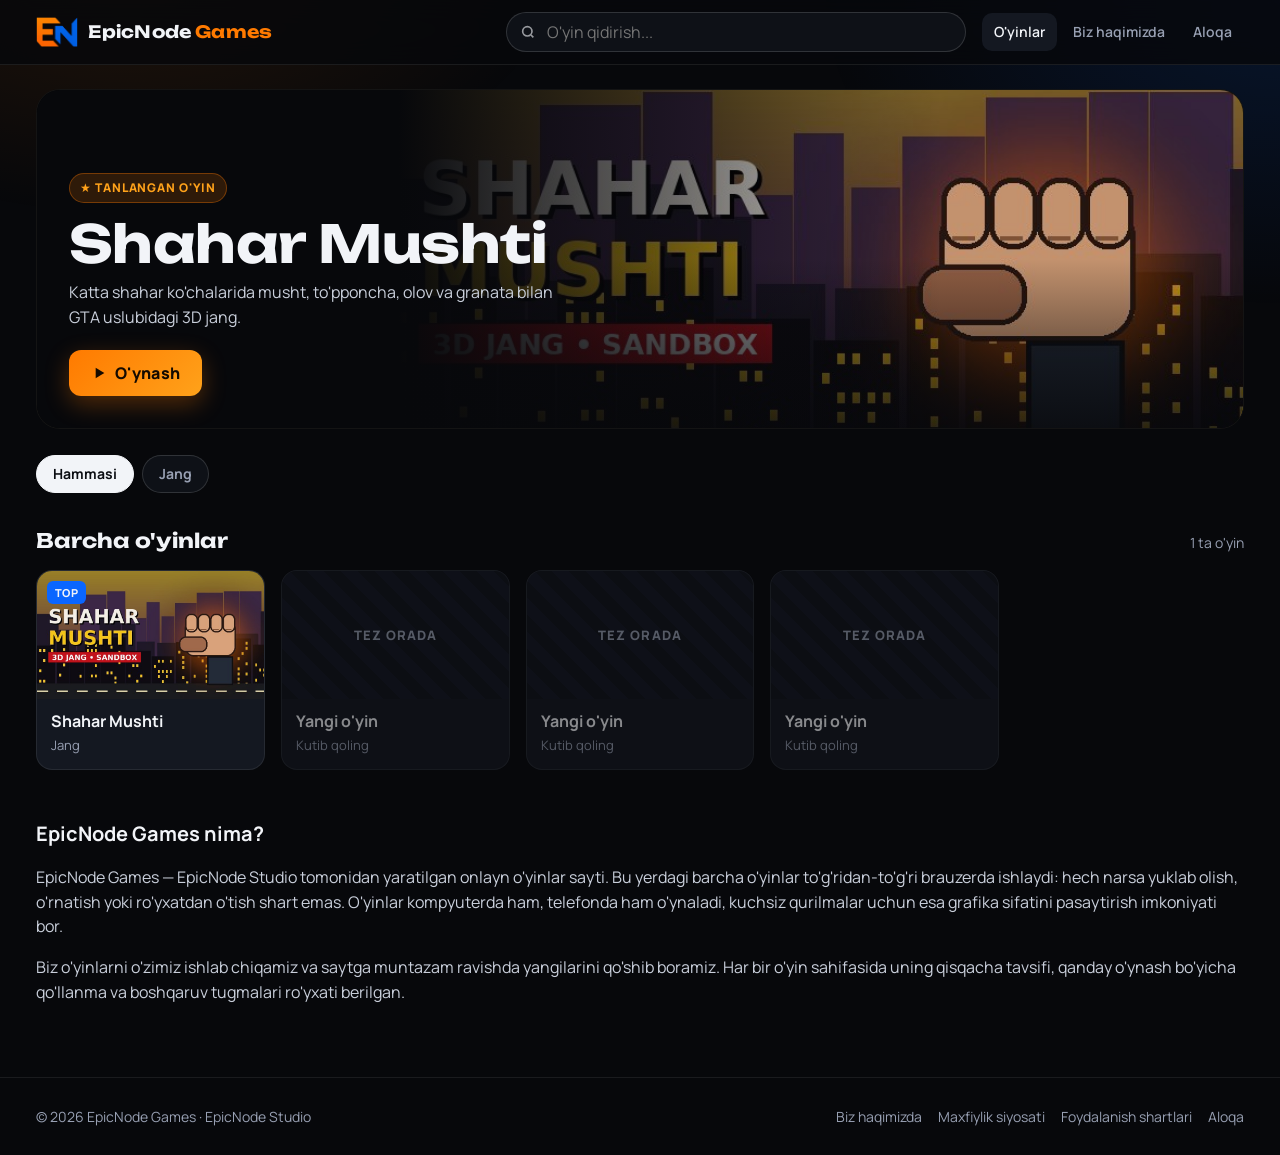
==== index.html @ cfdb416a "Add files via upload" ====
<!doctype html>
<html lang="uz">
<head>
<meta charset="utf-8">
<meta name="viewport" content="width=device-width, initial-scale=1, viewport-fit=cover">
<title>EpicNode Games — bepul onlayn o'yinlar</title>
<meta name="description" content="EpicNode Games — brauzerda yuklab olmasdan o'ynaladigan bepul onlayn o'yinlar. Kompyuter va telefonda ishlaydi.">

<meta name="theme-color" content="#07080b">
<meta property="og:title" content="EpicNode Games — bepul onlayn o'yinlar">
<meta property="og:description" content="EpicNode Games — brauzerda yuklab olmasdan o'ynaladigan bepul onlayn o'yinlar. Kompyuter va telefonda ishlaydi.">
<meta property="og:image" content="assets/og.jpg">
<meta property="og:type" content="website">
<link rel="icon" type="image/png" href="assets/favicon.png">
<link rel="apple-touch-icon" href="assets/apple-touch-icon.png">
<link rel="preconnect" href="https://fonts.googleapis.com">
<link rel="preconnect" href="https://fonts.gstatic.com" crossorigin>
<link rel="stylesheet" href="https://fonts.googleapis.com/css2?family=Manrope:wght@400;600;700;800&family=Unbounded:wght@600;700&display=swap">
<link rel="stylesheet" href="assets/style.css">
<script src="assets/config.js"></script>

</head>
<body>
<header class="top"><div class="wrap">
<a class="brand" href="index.html"><img src="assets/logo-mark.png" alt="EpicNode Games" width="44" height="30"><b>EpicNode <span>Games</span></b></a>
<label class="search"><svg width="16" height="16" viewBox="0 0 24 24" fill="none" stroke="currentColor" stroke-width="2.5"><circle cx="11" cy="11" r="7"/><path d="m20 20-3.5-3.5"/></svg><input id="q" type="search" placeholder="O'yin qidirish..." aria-label="O'yin qidirish"></label>
<nav class="nav"><a href="index.html" aria-current="page">O'yinlar</a><a href="about.html">Biz haqimizda</a><a href="contact.html">Aloqa</a></nav>
</div></header>
<main class="wrap">
<section id="hero" class="hero hidden">
<img id="heroImg" class="bg" alt="">
<div class="in"><span class="pill">★ Tanlangan o'yin</span>
<h1 id="heroTitle"></h1><p id="heroText"></p>
<a id="heroBtn" class="btn" href="#"><svg width="16" height="16" viewBox="0 0 24 24" fill="currentColor"><path d="M7 4v16l13-8z"/></svg> O'ynash</a></div>
</section>
<div class="cats" id="cats" role="toolbar" aria-label="Toifalar"></div>
<div class="sec-h"><h2>Barcha o'yinlar</h2><span id="count"></span></div>
<div class="grid" id="grid"></div>
<noscript><p class="empty">O'yinlarni ko'rish uchun brauzeringizda JavaScript'ni yoqing.</p></noscript>
<section class="page" style="max-width:none;margin:48px 0 0">
<h2>EpicNode Games nima?</h2>
<p>EpicNode Games — EpicNode Studio tomonidan yaratilgan onlayn o'yinlar sayti. Bu yerdagi barcha o'yinlar to'g'ridan-to'g'ri brauzerda ishlaydi: hech narsa yuklab olish, o'rnatish yoki ro'yxatdan o'tish shart emas. O'yinlar kompyuterda ham, telefonda ham o'ynaladi, kuchsiz qurilmalar uchun esa grafika sifatini pasaytirish imkoniyati bor.</p>
<p>Biz o'yinlarni o'zimiz ishlab chiqamiz va saytga muntazam ravishda yangilarini qo'shib boramiz. Har bir o'yin sahifasida uning qisqacha tavsifi, qanday o'ynash bo'yicha qo'llanma va boshqaruv tugmalari ro'yxati berilgan.</p>
</section>
</main>
<footer class="foot"><div class="wrap">
<div>© <span data-year></span> EpicNode Games · EpicNode Studio</div>
<nav><a href="about.html">Biz haqimizda</a><a href="privacy.html">Maxfiylik siyosati</a><a href="terms.html">Foydalanish shartlari</a><a href="contact.html">Aloqa</a></nav>
</div></footer>
<script src="assets/app.js"></script>
</body>
</html>
---- assets/style.css ----
/* EpicNode Games — umumiy uslub */
:root{
  --bg:#07080b;
  --bg-2:#0e1117;
  --card:#141821;
  --card-2:#1b2030;
  --line:rgba(255,255,255,.08);
  --line-2:rgba(255,255,255,.14);
  --fg:#f2f4f8;
  --muted:#98a0b3;
  --orange:#ff7a00;
  --orange-2:#ffa21a;
  --blue:#0a66ff;
  --blue-2:#3d8bff;
  --danger:#ff4d4f;
  --ok:#22c55e;
  --radius:16px;
  --font:'Manrope',system-ui,-apple-system,'Segoe UI',sans-serif;
  --display:'Unbounded','Manrope',system-ui,sans-serif;
  color-scheme:dark;
}
*{box-sizing:border-box}
html{scroll-behavior:smooth}
body{margin:0;background:var(--bg);color:var(--fg);font-family:var(--font);font-size:16px;line-height:1.55;
  -webkit-font-smoothing:antialiased;min-height:100vh;display:flex;flex-direction:column}
body::before{content:"";position:fixed;inset:0;pointer-events:none;z-index:-1;
  background:radial-gradient(60vw 40vw at 10% -10%,rgba(255,122,0,.13),transparent 60%),
             radial-gradient(60vw 40vw at 100% 0%,rgba(10,102,255,.14),transparent 60%)}
a{color:inherit;text-decoration:none}
img{max-width:100%;display:block}
button,input,select,textarea{font:inherit;color:inherit}
:focus-visible{outline:2px solid var(--orange);outline-offset:2px;border-radius:6px}
.wrap{width:min(1240px,100%);margin:0 auto;padding:0 16px}
main{flex:1}

/* ---------- header ---------- */
.top{position:sticky;top:0;z-index:50;background:rgba(7,8,11,.82);backdrop-filter:blur(14px);-webkit-backdrop-filter:blur(14px);border-bottom:1px solid var(--line)}
.top .wrap{display:flex;align-items:center;gap:16px;height:64px}
.brand{display:flex;align-items:center;gap:10px;flex-shrink:0}
.brand img{height:30px;width:auto}
.brand b{font-family:var(--display);font-weight:700;font-size:17px;letter-spacing:.01em;white-space:nowrap}
.brand b span{color:var(--orange)}
.search{flex:1;max-width:460px;margin-left:auto;position:relative}
.search input{width:100%;height:40px;border-radius:999px;border:1px solid var(--line-2);background:var(--bg-2);padding:0 16px 0 40px;outline:none;transition:border-color .15s}
.search input:focus{border-color:var(--blue-2)}
.search svg{position:absolute;left:14px;top:50%;transform:translateY(-50%);opacity:.6}
.nav{display:flex;gap:4px}
.nav a{padding:8px 12px;border-radius:10px;color:var(--muted);font-weight:600;font-size:14px}
.nav a:hover,.nav a[aria-current="page"]{color:var(--fg);background:var(--card)}
@media (max-width:760px){.nav{display:none}.brand b{display:none}}

/* ---------- hero ---------- */
.hero{margin:24px 0 8px;border-radius:24px;overflow:hidden;position:relative;border:1px solid var(--line);min-height:340px;display:flex;align-items:flex-end;background:#000}
.hero img.bg{position:absolute;inset:0 0 0 auto;width:72%;height:100%;object-fit:cover;object-position:right center;opacity:.9}
.hero::after{content:"";position:absolute;inset:0;background:linear-gradient(90deg,#07080b 0%,#07080b 30%,rgba(7,8,11,.55) 52%,rgba(7,8,11,0) 75%),linear-gradient(0deg,rgba(7,8,11,.8),transparent 50%)}
.hero .in{position:relative;z-index:1;padding:32px;max-width:560px}
.pill{display:inline-flex;align-items:center;gap:6px;font-size:12px;font-weight:800;letter-spacing:.08em;text-transform:uppercase;padding:5px 10px;border-radius:999px;background:rgba(255,122,0,.16);color:var(--orange-2);border:1px solid rgba(255,122,0,.35)}
.hero h1{font-family:var(--display);font-size:clamp(30px,5vw,52px);line-height:1.02;margin:14px 0 10px;letter-spacing:-.01em}
.hero p{color:#c9cfdb;margin:0 0 20px}
.btn{display:inline-flex;align-items:center;justify-content:center;gap:8px;height:46px;padding:0 22px;border-radius:12px;border:0;cursor:pointer;font-weight:800;letter-spacing:.02em;
  background:linear-gradient(135deg,var(--orange),var(--orange-2));color:#140a00;box-shadow:0 8px 24px rgba(255,122,0,.3);transition:transform .12s,box-shadow .12s}
.btn:hover{transform:translateY(-1px);box-shadow:0 12px 30px rgba(255,122,0,.4)}
.btn.blue{background:linear-gradient(135deg,var(--blue),var(--blue-2));color:#fff;box-shadow:0 8px 24px rgba(10,102,255,.3)}
.btn.ghost{background:var(--card);color:var(--fg);box-shadow:none;border:1px solid var(--line-2)}
.btn.small{height:36px;padding:0 14px;font-size:14px;border-radius:10px}
.btn:disabled{opacity:.5;cursor:not-allowed;transform:none}
@media (max-width:640px){.hero{min-height:420px}.hero img.bg{width:100%}.hero .in{padding:22px}.hero::after{background:linear-gradient(0deg,rgba(7,8,11,.97) 15%,rgba(7,8,11,.2) 80%)}}

/* ---------- categories ---------- */
.cats{display:flex;gap:8px;overflow-x:auto;padding:18px 0 6px;scrollbar-width:none}
.cats::-webkit-scrollbar{display:none}
.cat{flex-shrink:0;height:38px;padding:0 16px;border-radius:999px;border:1px solid var(--line-2);background:var(--bg-2);cursor:pointer;font-weight:700;font-size:14px;color:var(--muted)}
.cat:hover{color:var(--fg)}
.cat[aria-pressed="true"]{background:var(--fg);color:#0b0d12;border-color:var(--fg)}

.sec-h{display:flex;align-items:baseline;justify-content:space-between;margin:26px 0 14px}
.sec-h h2{font-family:var(--display);font-size:20px;margin:0}
.sec-h span{color:var(--muted);font-size:14px}

/* ---------- game grid ---------- */
.grid{display:grid;grid-template-columns:repeat(auto-fill,minmax(220px,1fr));gap:16px}
@media (max-width:520px){.grid{grid-template-columns:repeat(2,1fr);gap:10px}}
.gcard{background:var(--card);border:1px solid var(--line);border-radius:var(--radius);overflow:hidden;transition:transform .15s,border-color .15s,box-shadow .15s;display:flex;flex-direction:column}
.gcard:hover{transform:translateY(-3px);border-color:rgba(255,122,0,.5);box-shadow:0 14px 34px rgba(0,0,0,.45)}
.gcard .th{aspect-ratio:16/9;background:#000;position:relative;overflow:hidden}
.gcard .th img{width:100%;height:100%;object-fit:cover;transition:transform .3s}
.gcard:hover .th img{transform:scale(1.05)}
.gcard .play{position:absolute;inset:auto 10px 10px auto;width:40px;height:40px;border-radius:50%;background:var(--orange);display:grid;place-items:center;opacity:0;transform:translateY(6px);transition:all .15s}
.gcard:hover .play{opacity:1;transform:none}
.gcard .badge{position:absolute;left:10px;top:10px;font-size:11px;font-weight:800;padding:3px 8px;border-radius:6px;background:var(--blue);letter-spacing:.04em}
.gcard .meta{padding:12px 14px 14px}
.gcard h3{margin:0 0 4px;font-size:16px;line-height:1.25}
.gcard .c{font-size:13px;color:var(--muted)}
.gcard.soon{opacity:.55;pointer-events:none}
.gcard.soon .th{display:grid;place-items:center;background:repeating-linear-gradient(45deg,#11141c,#11141c 12px,#151925 12px,#151925 24px)}
.gcard.soon .th span{font-weight:800;color:var(--muted);font-size:13px;letter-spacing:.08em;text-transform:uppercase}
.empty{padding:40px;text-align:center;color:var(--muted);border:1px dashed var(--line-2);border-radius:var(--radius)}

/* ---------- ads ---------- */
.ad-slot{margin:22px 0;min-height:0;text-align:center}
.ad-slot:empty{display:none}
.ad-label{font-size:11px;color:var(--muted);letter-spacing:.08em;text-transform:uppercase;margin-bottom:4px}

/* ---------- game page ---------- */
.gp{display:grid;grid-template-columns:minmax(0,1fr) 300px;gap:20px;margin-top:20px}
@media (max-width:980px){.gp{grid-template-columns:1fr}}
.stage{position:relative;border-radius:var(--radius);overflow:hidden;border:1px solid var(--line);background:#000;aspect-ratio:16/9}
.stage iframe{position:absolute;inset:0;width:100%;height:100%;border:0;display:block;background:#000}
.stage .cover{position:absolute;inset:0;display:grid;place-items:center;cursor:pointer}
.stage .cover img{position:absolute;inset:0;width:100%;height:100%;object-fit:cover;filter:blur(2px) brightness(.55);transform:scale(1.04)}
.stage .cover .c-in{position:relative;text-align:center;padding:16px}
.stage .cover h1{font-family:var(--display);font-size:clamp(24px,4vw,40px);margin:0 0 16px}
.bigplay{width:84px;height:84px;border-radius:50%;margin:0 auto 14px;display:grid;place-items:center;background:linear-gradient(135deg,var(--orange),var(--orange-2));box-shadow:0 0 0 10px rgba(255,122,0,.18),0 18px 40px rgba(0,0,0,.5);transition:transform .15s}
.stage .cover:hover .bigplay{transform:scale(1.07)}
.stage:fullscreen{border-radius:0;border:0;aspect-ratio:auto}
.stage:-webkit-full-screen{border-radius:0;border:0}
@media (max-width:640px){.stage{aspect-ratio:auto;height:calc(100svh - 150px);min-height:360px}.bar h2{flex-basis:100%}}
.bar{display:flex;align-items:center;gap:10px;margin-top:12px;flex-wrap:wrap}
.bar h2{margin:0;font-size:20px;font-family:var(--display);flex:1;min-width:0}
.panel{background:var(--card);border:1px solid var(--line);border-radius:var(--radius);padding:18px 20px;margin-top:16px}
.panel h3{margin:0 0 10px;font-size:16px}
.panel p{margin:0 0 10px;color:#c9cfdb}
.panel ol{margin:0;padding-left:20px;color:#c9cfdb}
.keys{display:grid;grid-template-columns:auto 1fr;gap:8px 14px;font-size:14px}
.keys kbd{font-family:inherit;font-weight:700;font-size:12px;background:var(--card-2);border:1px solid var(--line-2);border-bottom-width:2px;border-radius:6px;padding:2px 7px;white-space:nowrap;justify-self:start}
.tags{display:flex;gap:6px;flex-wrap:wrap}
.tag{font-size:12px;font-weight:700;padding:4px 10px;border-radius:999px;background:var(--card-2);color:var(--muted)}
.side .mini{display:flex;gap:10px;align-items:center;padding:8px;border-radius:12px}
.side .mini:hover{background:var(--card-2)}
.side .mini img{width:96px;aspect-ratio:16/9;object-fit:cover;border-radius:8px}
.side .mini b{font-size:14px;display:block}
.side .mini span{font-size:12px;color:var(--muted)}

/* ---------- static pages ---------- */
.page{max-width:820px;margin:36px auto}
.page h1{font-family:var(--display);font-size:clamp(28px,4vw,40px);margin:0 0 8px}
.page h2{font-size:20px;margin:28px 0 8px}
.page p,.page li{color:#c9cfdb}
.page .lead{font-size:18px;color:var(--muted)}

/* ---------- footer ---------- */
.foot{border-top:1px solid var(--line);margin-top:56px;padding:28px 0;color:var(--muted);font-size:14px}
.foot .wrap{display:flex;gap:20px;justify-content:space-between;flex-wrap:wrap;align-items:center}
.foot nav{display:flex;gap:16px;flex-wrap:wrap}
.foot a:hover{color:var(--fg)}

/* ---------- forms (admin / contact) ---------- */
.field{display:grid;gap:6px;margin-bottom:14px}
.field label{font-size:13px;font-weight:700;color:var(--muted)}
.field input,.field select,.field textarea{width:100%;background:var(--bg-2);border:1px solid var(--line-2);border-radius:10px;padding:10px 12px;outline:none}
.field input:focus,.field select:focus,.field textarea:focus{border-color:var(--blue-2)}
.field textarea{min-height:110px;resize:vertical}
.field small{color:var(--muted);font-size:12px}
.row2{display:grid;grid-template-columns:1fr 1fr;gap:12px}
@media (max-width:640px){.row2{grid-template-columns:1fr}}
.note{padding:12px 14px;border-radius:12px;font-size:14px;border:1px solid}
.note.err{background:rgba(255,77,79,.1);border-color:rgba(255,77,79,.4);color:#ffb3b4}
.note.ok{background:rgba(34,197,94,.1);border-color:rgba(34,197,94,.4);color:#a7f3c0}
.note.info{background:rgba(10,102,255,.1);border-color:rgba(10,102,255,.4);color:#b9d3ff}
.hidden{display:none!important}
@media (prefers-reduced-motion:reduce){*{transition:none!important;scroll-behavior:auto!important}}
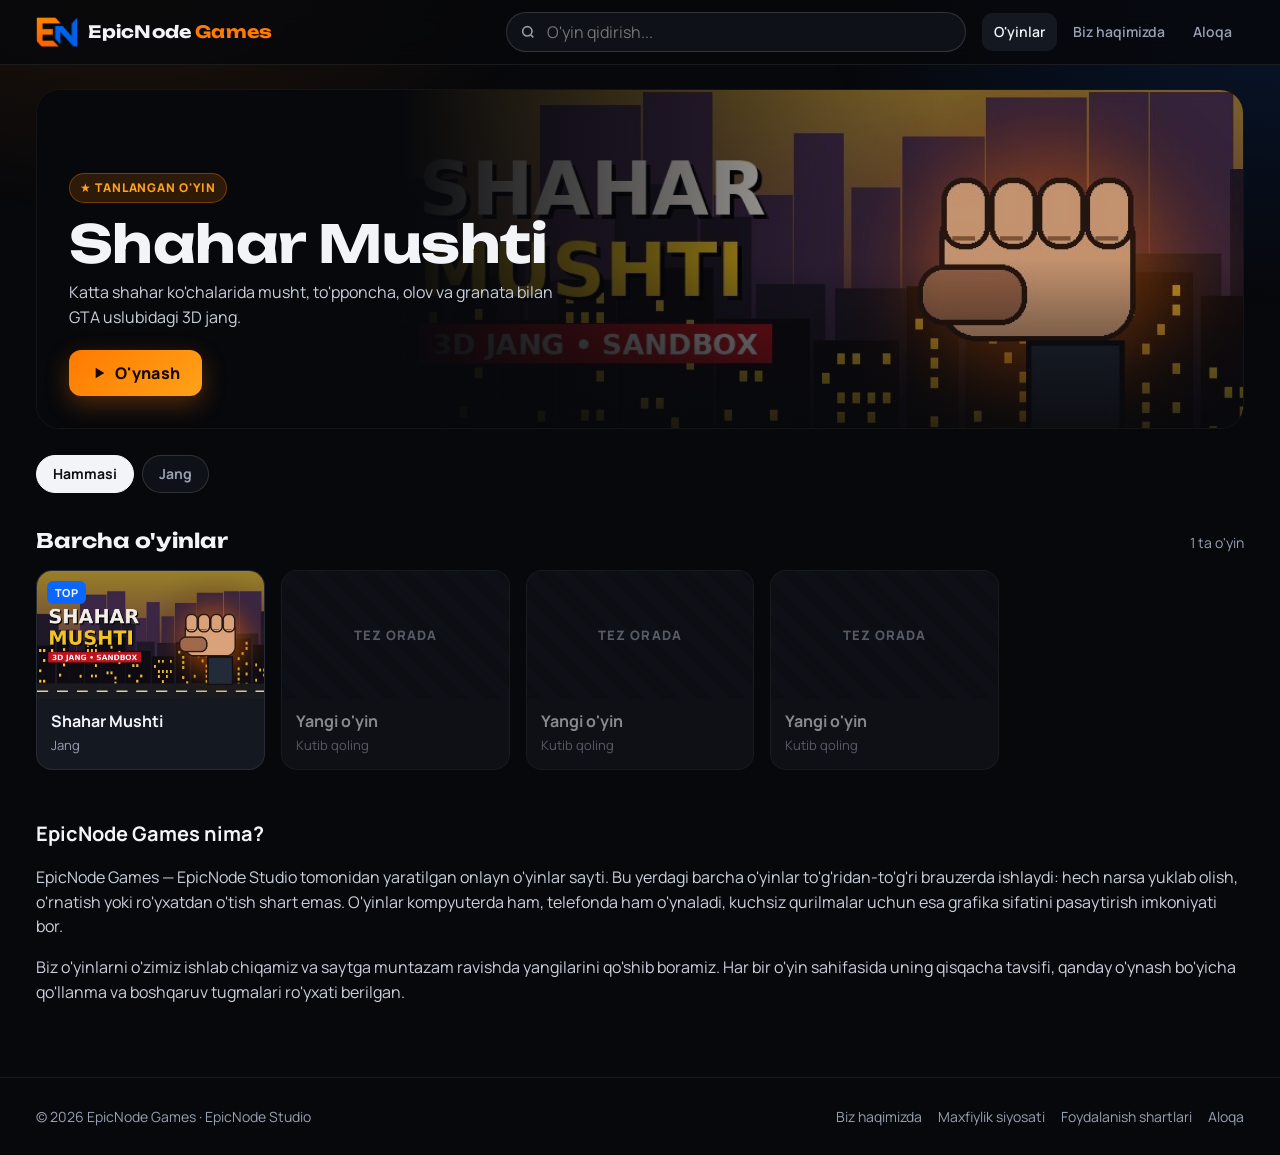
==== commit 9b39b238: "Enhance SEO with title and meta tags Updated the title and added meta tags for SEO." ====
--- a/index.html
+++ b/index.html
@@ -3,13 +3,17 @@
 <head>
 <meta charset="utf-8">
 <meta name="viewport" content="width=device-width, initial-scale=1, viewport-fit=cover">
-<title>EpicNode Games — bepul onlayn o'yinlar</title>
+<title>EpicNode Games — bepul onlayn o'yinlar | EpicNode</title>
 <meta name="description" content="EpicNode Games — brauzerda yuklab olmasdan o'ynaladigan bepul onlayn o'yinlar. Kompyuter va telefonda ishlaydi.">
 
 <meta name="theme-color" content="#07080b">
 <meta property="og:title" content="EpicNode Games — bepul onlayn o'yinlar">
 <meta property="og:description" content="EpicNode Games — brauzerda yuklab olmasdan o'ynaladigan bepul onlayn o'yinlar. Kompyuter va telefonda ishlaydi.">
-<meta property="og:image" content="assets/og.jpg">
+<meta property="og:image" content="https://janobotabek.github.io/epicnode-games/assets/og.jpg">
+<link rel="canonical" href="https://janobotabek.github.io/epicnode-games/">
+<meta property="og:url" content="https://janobotabek.github.io/epicnode-games/">
+<meta property="og:site_name" content="EpicNode Games">
+<meta name="twitter:card" content="summary_large_image">
 <meta property="og:type" content="website">
 <link rel="icon" type="image/png" href="assets/favicon.png">
 <link rel="apple-touch-icon" href="assets/apple-touch-icon.png">
@@ -19,6 +23,7 @@
 <link rel="stylesheet" href="assets/style.css">
 <script src="assets/config.js"></script>
 
+<script type="application/ld+json">{"@context": "https://schema.org", "@graph": [{"@type": "WebSite", "@id": "https://janobotabek.github.io/epicnode-games/#website", "url": "https://janobotabek.github.io/epicnode-games/", "name": "EpicNode Games", "alternateName": ["EpicNode", "EpicNode O'yinlar"], "inLanguage": "uz", "publisher": {"@id": "https://janobotabek.github.io/epicnode-games/#org"}}, {"@type": "Organization", "@id": "https://janobotabek.github.io/epicnode-games/#org", "name": "EpicNode Studio", "url": "https://janobotabek.github.io/epicnode-games/", "logo": "https://janobotabek.github.io/epicnode-games/assets/icon-512.png"}, {"@type": "VideoGame", "name": "Shahar Mushti", "url": "https://janobotabek.github.io/epicnode-games/game.html?id=shahar-mushti", "image": "https://janobotabek.github.io/epicnode-games/games/shahar-mushti/thumb.jpg", "genre": "Jang", "gamePlatform": "Web brauzer", "applicationCategory": "Game", "operatingSystem": "Any", "inLanguage": "uz", "author": {"@id": "https://janobotabek.github.io/epicnode-games/#org"}, "offers": {"@type": "Offer", "price": "0", "priceCurrency": "USD"}}]}</script>
 </head>
 <body>
 <header class="top"><div class="wrap">
